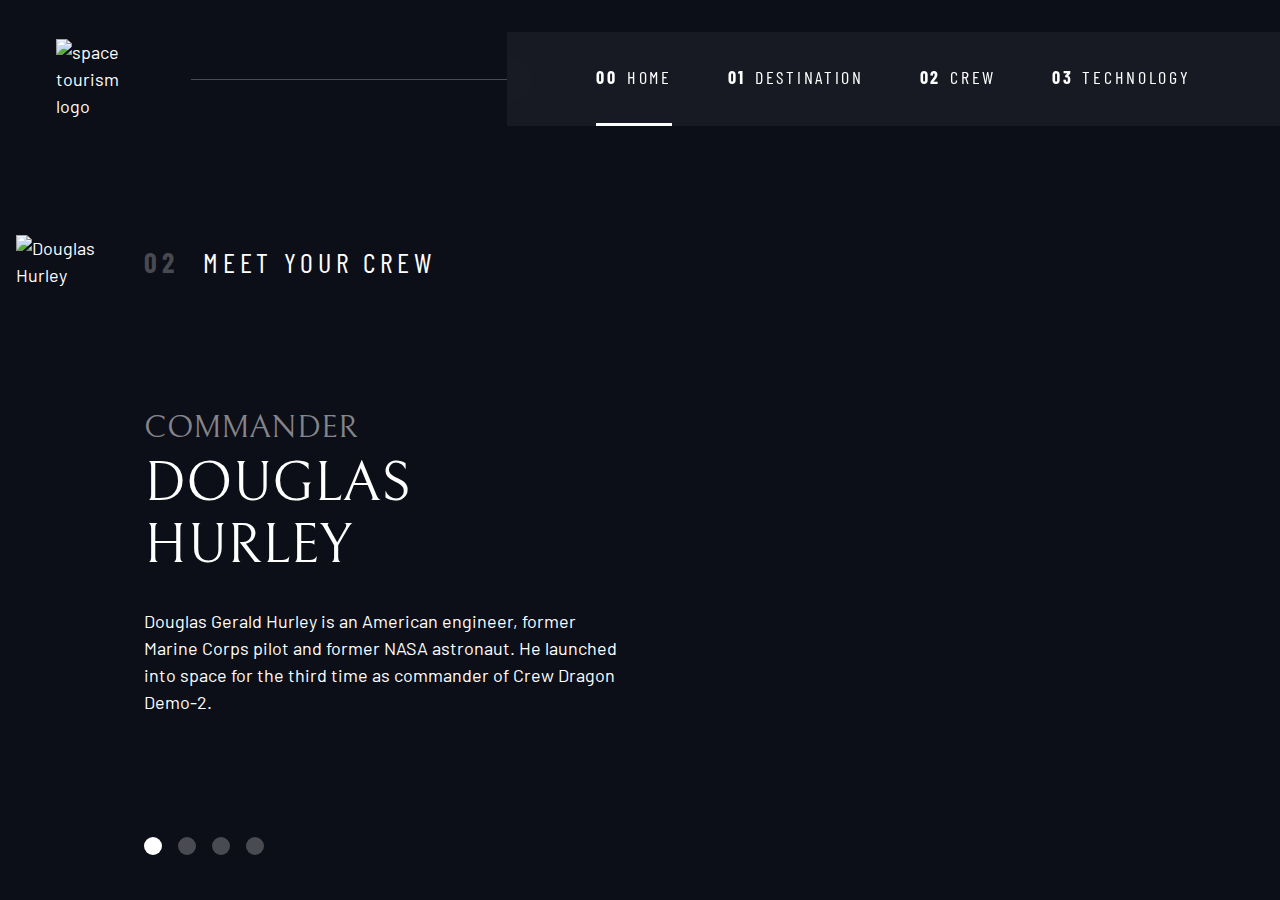
==== crew.html @ 117f26cc "Completed crew page and tabs" ====
<!DOCTYPE html>
<html lang="en">
<head>
  <meta charset="UTF-8">
  <meta name="viewport" content="width=device-width, initial-scale=1.0">

  <link rel="icon" type="image/png" sizes="32x32" href="./assets/favicon-32x32.png">
  <!-- Google fonts -->
  <link rel="preconnect" href="https://fonts.googleapis.com">
  <link rel="preconnect" href="https://fonts.gstatic.com" crossorigin>
  <link href="https://fonts.googleapis.com/css2?family=Barlow+Condensed:wght@400;700&family=Bellefair&family=Barlow:wght@400;700&display=swap"
      rel="stylesheet">
      
  <!-- Our custom CSS -->
  <link rel="stylesheet" href="/assets/style/index.css">
  <title>Frontend Mentor | Space tourism website</title>
  <script src="/assets/js/navigation.js" defer></script>
  <script src="/assets/js/tabs.js" defer></script>

</head>

<body class="crew">
  <a class="skip-to-content" href="#main">Skip to content</a>
  <header class="primary-header flex">
    <div>
      <img src="./assets/shared/logo.svg" alt="space tourism logo" class="logo">
    </div>
    <button class="mobile-nav-toggle" aria-controls="primary-navigation"><span class="sr-only" aria-expanded="false">Menu</span></button>
    <nav> 
        <ul id="primary-navigation" data-visible="false" class="primary-navigation underline-indicators flex">
            <li class="active"><a class="ff-sans-cond uppercase text-white letter-spacing-2" href="index.html"><span aria-hidden="true">00</span>Home</a>
            <li><a class="ff-sans-cond uppercase text-white letter-spacing-2" href="destination.html"><span aria-hidden="true">01</span>Destination</a>
            <li><a class="ff-sans-cond uppercase text-white letter-spacing-2" href="crew.html"><span aria-hidden="true">02</span>Crew</a>
            <li><a class="ff-sans-cond uppercase text-white letter-spacing-2" href="technology.html"><span aria-hidden="true">03</span>Technology</a>
        </ul>
    </nav>
  </header>
  
  <main id="main" class="grid-container grid-container--crew flow">
    <h1 class="numbered-title"><span aria-hidden="true">02</span> Meet your crew</h1>
    
    <div class="dot-indicators flex" role="tablist" aria-label="crew member list">
      <button aria-selected="true" aria-controls="commander-tab" role="tab" data-image="commander-image" tabindex="0"><span class="sr-only">The commander</span></button>
      <button aria-selected="false" aria-controls="mission-tab" role="tab" data-image="mission-image" tabindex="-1"><span class="sr-only">The mission specialist</span></button>
      <button aria-selected="false" aria-controls="pilot-tab" role="tab" data-image="pilot-image" tabindex="-1"><span class="sr-only">The pilot</span></button>
      <button aria-selected="false" aria-controls="crew-tab" role="tab" data-image="crew-image" tabindex="-1"><span class="sr-only">The crew engineer</span></button>
    </div>
    
    <!-- commander -->
    <article class="crew-details flow" id="commander-tab" role="tabpanel" tabindex="0">
      <header class="flow flow--space-small">
        <h2 class="fs-600 ff-serif uppercase">Commander</h2>
        <p class="fs-700 uppercase ff-serif">Douglas Hurley</p>
      </header>
      <p>Douglas Gerald Hurley is an American engineer, former Marine Corps pilot 
      and former NASA astronaut. He launched into space for the third time as 
      commander of Crew Dragon Demo-2.</p>
    </article> 
    
    <!-- mission specialist -->
    <article hidden class="crew-details flow" id="mission-tab" role="tabpanel" tabindex="0">
      <header class="flow flow--space-small">
        <h2 class="fs-600 ff-serif uppercase">Mission Specialist</h2>
        <p class="fs-700 uppercase ff-serif">Mark SHuttleworth</p>
      </header>
      <p>Mark Richard Shuttleworth is the founder and CEO of Canonical, the company behind
        the Linux-based Ubuntu operating system. Shuttleworth became the first South
        African to travel to space as a space tourist.</p>
    </article> 
    
    <!-- pilot -->
    <article hidden class="crew-details flow" id="pilot-tab" role="tabpanel" tabindex="0">
      <header class="flow flow--space-small">
        <h2 class="fs-600 ff-serif uppercase">Pilot</h2>
        <p class="fs-700 uppercase ff-serif">Victor Glover</p>
      </header>
      <p>Pilot on the first operational flight of the SpaceX Crew Dragon to the
        International Space Station. Glover is a commander in the U.S. Navy where
        he pilots an F/A-18.He was a crew member of Expedition 64, and served as a
        station systems flight engineer.</p>
    </article> 
    
    <!-- engineer -->
    <article hidden class="crew-details flow" id="crew-tab" role="tabpanel" tabindex="0">
      <header class="flow flow--space-small">
        <h2 class="fs-600 ff-serif uppercase">Flight Engineer</h2>
        <p class="fs-700 uppercase ff-serif">Anousheh Ansari</p>
      </header>
      <p>Anousheh Ansari is an Iranian American engineer and co-founder of Prodea Systems.
        Ansari was the fourth self-funded space tourist, the first self-funded woman to
        fly to the ISS, and the first Iranian in space.</p>
    </article> 
    
    
    <picture id="commander-image">
      <source srcset="assets/crew/image-douglas-hurley.webp" type="image/webp">
      <img src="assets/crew/image-douglas-hurley.png" alt="Douglas Hurley">
    </picture>
    <picture hidden id="mission-image">
      <source srcset="assets/crew/image-mark-shuttleworth.webp" type="image/webp">
      <img src="assets/crew/image-mark-shuttleworth.png" alt="Douglas Hurley">
    </picture>
    <picture hidden id="pilot-image">
      <source srcset="assets/crew/image-victor-glover.webp" type="image/webp">
      <img src="assets/crew/image-victor-glover.png" alt="Douglas Hurley">
    </picture>
    <picture hidden id="crew-image">
      <source srcset="assets/crew/image-anousheh-ansari.webp" type="image/webp">
      <img src="assets/crew/image-anousheh-ansari.png" alt="Douglas Hurley">
    </picture>
  </main>
</body>
</html>
---- assets/style/index.css ----
/* ------------------- */
/* Custom properties   */
/* ------------------- */

:root {
  /* colors */
  --clr-dark: 230 35% 7%;
  --clr-light: 231 77% 90%;
  --clr-white: 0 0% 100%;
  
  /* font-sizes */
  --fs-900: clamp(5rem, 8vw + 1rem, 9.375rem);
  --fs-800: 3.5rem;
  --fs-700: 1.5rem;
  --fs-600: 1rem;
  --fs-500: 1rem;
  --fs-400: 0.9375rem;
  --fs-300: 1rem;
  --fs-200: 0.875rem;
  
  /* font-families */
  --ff-serif: "Bellefair", serif;
  --ff-sans-cond: "Barlow Condensed", sans-serif;
  --ff-sans-normal: "Barlow", sans-serif;
}

@media (min-width: 35em) {
  :root {
      --fs-800: 5rem;
      --fs-700: 2.5rem;
      --fs-600: 1.5rem;
      --fs-500: 1.25rem;
      --fs-400: 1rem;
  }
}

@media (min-width: 45em) {
  :root {
      /* font-sizes */
      --fs-800: 6.25rem;
      --fs-700: 3.5rem;
      --fs-600: 2rem;
      --fs-500: 1.75rem;
      --fs-400: 1.125rem;
  }
}


/* ------------------- */
/* Reset               */
/* ------------------- */

/* https://piccalil.li/blog/a-modern-css-reset/ */

/* Box sizing */
*,
*::before,
*::after {
  box-sizing: border-box;
}

/* Reset margins */
body,
h1,
h2,
h3,
h4,
h5,
p,
figure,
picture {
  margin: 0; 
}

h1,
h2,
h3,
h4,
h5,
h6,
p {
  font-weight: 400;
}

/* set up the body */
body {
  font-family: var(--ff-sans-normal);
  font-size: var(--fs-400);
  color: hsl( var(--clr-white) );
  background-color: hsl( var(--clr-dark) );
  line-height: 1.5;
  min-height: 100vh;
  
  display: grid;
  grid-template-rows: min-content 1fr;
  
  overflow-x: hidden;
}

/* make images easier to work with */
img,
picutre {
  max-width: 100%;
  display: block;
}

/* make form elements easier to work with */
input,
button,
textarea,
select {
  font: inherit;
}

/* remove animations for people who've turned them off */
@media (prefers-reduced-motion: reduce) {  
*,
*::before,
*::after {
  animation-duration: 0.01ms !important;
  animation-iteration-count: 1 !important;
  transition-duration: 0.01ms !important;
  scroll-behavior: auto !important;
}
}


/* ------------------- */
/* Utility classes     */
/* ------------------- */

/* general */

.flex {
  display: flex;
  gap: var(--gap, 1rem);
}

.grid {
  display: grid;
  gap: var(--gap, 1rem);
}

.d-block {
  display: block;
}

.flow > *:where(:not(:first-child)) {
  margin-top: var(--flow-space, 1rem);
}
.flow--space-small {
  --flow-space: .5rem;
}

.container {
  padding-inline: 2em;
  margin-inline: auto;
  max-width: 80rem;
}

.sr-only {
position: absolute; 
width: 1px;
height: 1px;
padding: 0;
margin: -1px; 
overflow: hidden;
clip: rect(0, 0, 0, 0);
white-space: nowrap; /* added line */
border: 0;
}

.skip-to-content {
  position: absolute;
  z-index: 9999;
  background: hsl( var(--clr-white) );
  color: hsl( var(--clr-dark) ); 
  padding: .5em 1em;
  margin-inline: auto;
  transform: translateY(-100%);
  transition: transform 250ms ease-in;
}

.skip-to-content:focus {
  transform: translateY(0);
}

/* colors */

.bg-dark { background-color: hsl( var(--clr-dark) );}
.bg-accent { background-color: hsl( var(--clr-light) );}
.bg-white { background-color: hsl( var(--clr-white) );}

.text-dark { color: hsl( var(--clr-dark) );}
.text-accent { color: hsl( var(--clr-light) );}
.text-white { color: hsl( var(--clr-white) );}

/* typography */

.ff-serif { font-family: var(--ff-serif); } 
.ff-sans-cond { font-family: var(--ff-sans-cond); } 
.ff-sans-normal { font-family: var(--ff-sans-normal); } 

.letter-spacing-1 { letter-spacing: 4.75px; } 
.letter-spacing-2 { letter-spacing: 2.7px; } 
.letter-spacing-3 { letter-spacing: 2.35px; } 

.uppercase { text-transform: uppercase; }

.fs-900 { font-size: var(--fs-900); }
.fs-800 { font-size: var(--fs-800); }
.fs-700 { font-size: var(--fs-700); }
.fs-600 { font-size: var(--fs-600); }
.fs-500 { font-size: var(--fs-500); }
.fs-400 { font-size: var(--fs-400); }
.fs-300 { font-size: var(--fs-300); }
.fs-200 { font-size: var(--fs-200); }

.fs-900,
.fs-800,
.fs-700,
.fs-600 {
  line-height: 1.1;
}

.numbered-title {
  font-family: var(--ff-sans-cond);
  font-size: var(--fs-500);
  text-transform: uppercase;
  letter-spacing: 4.72px; 
}

.numbered-title span {
  margin-right: .5em;
  font-weight: 700;
  color: hsl( var(--clr-white) / .25);
}


/* ------------------- */
/* Compontents         */
/* ------------------- */

.large-button {
  font-size: 2rem;
  position: relative;
  z-index: 1;
  display: inline-grid;
  place-items: center;
  padding: 0 2em;
  border-radius: 50%;
  aspect-ratio: 1;
  text-decoration: none;
}

.large-button::after {
  content: '';
  position: absolute;
  z-index: -1;
  width: 100%;
  height: 100%;
  background: hsl( var(--clr-white) / .1);
  border-radius: 50%;
  opacity: 0;
  transition: opacity 500ms linear, transform 750ms ease-in-out;
}

.large-button:hover::after,
.large-button:focus::after {
  opacity: 1;
  transform: scale(1.5);
}

/* primary-header */

.logo {
  margin: 1.5rem clamp(1.5rem, 5vw, 3.5rem);
}

.primary-header {
  justify-content: space-between;
  align-items: center;
}

.primary-navigation {
  --gap: clamp(1.5rem, 5vw, 3.5rem);
  --underline-gap: 2rem;
  list-style: none;
  padding: 0;
  margin: 0;
  background: hsl( var(--clr-white) / 0.05);
  backdrop-filter: blur(1.5rem);
}

.primary-navigation a {
  text-decoration: none;
}

.primary-navigation a > span {
  font-weight: 700;
  margin-right: .5em;
}

.mobile-nav-toggle {
  display: none;
}

@media (max-width: 35rem) {
  .primary-navigation {
      --underline-gap: .5rem;
      position: fixed;
      z-index: 1000;
      inset: 0 0 0 30%;
      list-style: none;
      padding: min(20rem, 15vh) 2rem;
      margin: 0;
      flex-direction: column;
      transform: translateX(100%);
      transition: transform 500ms ease-in-out;
  }
  
  .primary-navigation[data-visible="true"] {
      transform: translateX(0);
  }
  
  .primary-navigation.underline-indicators > .active {
     border: 0;
  }
  
  .mobile-nav-toggle {
      display: block;
      position: absolute;
      z-index: 2000;
      right: 1rem;
      top: 2rem;
      background: transparent;
      background-image: url(/assets/shared/icon-hamburger.svg);
      background-repeat: no-repeat;
      background-position: center;
      width: 1.5rem;
      aspect-ratio: 1;
      border: 0;
  }
  
  .mobile-nav-toggle[aria-expanded="true"] {
      background-image: url(/assets/shared/icon-close.svg);
  }
  
  .mobile-nav-toggle:focus-visible {
      outline: 5px solid white;
      outline-offset: 5px;
  }
  
}

@media (min-width: 35em) {
  .primary-navigation {
      padding-inline: clamp(3rem, 7vw, 7rem);
  }
}

@media (min-width: 35em) and (max-width: 44.999em) {
  .primary-navigation a > span {
      display: none;
  }
}

@media (min-width: 45em) {
  
   .primary-header::after {
       content: '';
       display: block;
       position: relative;
       height: 1px;
       width: 100%;
       margin-right: -2.5rem;
       background: hsl( var(--clr-white) / .25);
       order: 1;
   }
   
  nav {
      order: 2;
  }
  
  .primary-navigation {
      margin-block: 2rem;
  }
  
 
}


.underline-indicators > * {
  cursor: pointer;
  padding: var(--underline-gap, .5rem) 0;
  border: 0;
  border-bottom: .2rem solid hsl( var(--clr-white) / 0 );
  background-color: transparent;
}

.underline-indicators > *:hover,
.underline-indicators > *:focus {
  border-color: hsl( var(--clr-white) / .5);
}

.underline-indicators > .active,
.underline-indicators > [aria-selected="true"] {
  color: hsl( var(--clr-white) / 1);
  border-color: hsl( var(--clr-white) / 1); 
}

.tab-list {
  --gap: 2rem;
}

.dot-indicators > * {
  cursor: pointer;
  border: 0;
  border-radius: 50%;
  padding: .5em;
  background-color: hsl( var(--clr-white) / .25);
}

.dot-indicators > *:hover,
.dot-indicators > *:focus { 
  background-color: hsl( var(--clr-white) / .5);
}

.dot-indicators > [aria-selected="true"] {
  background-color: hsl( var(--clr-white) / 1); 
}


/* ----------------------------- */
/* Page specific background      */
/* ----------------------------- */
body {
  background-size: cover;
  background-position: bottom center;
}
/* home */
.home {
  background-image: url(/assets/home/background-home-mobile.jpg);
}

@media (min-width: 35rem) {
  .home {
      background-position: center center;
      background-image: url(/assets/home/background-home-tablet.jpg);
  }
}

@media (min-width: 45rem) {
  .home {
      background-image: url(/assets/home/background-home-desktop.jpg);
  }
} 

/* destination */
.destination {
  background-image: url(/assets/destination/background-destination-mobile.jpg);
}

@media (min-width: 35rem) {
  .destination {
      background-position: center center;
      background-image: url(/assets/destination/background-destination-tablet.jpg);
  }
}

@media (min-width: 45rem) {
  .destination {
      background-image: url(/assets/destination/background-destination-desktop.jpg);
  }
} 

/* crew */
.crew {
  background-image: url(/assets/home/background-crew-mobile.jpg);
}

@media (min-width: 35rem) {
  .crew {
      background-position: center center;
      background-image: url(/assets/crew/background-crew-tablet.jpg);
  }
}

@media (min-width: 45rem) {
  .crew {
      background-image: url(/assets/crew/background-crew-desktop.jpg);
  }
} 

/* ----------------------------- */
/* Layout                        */
/* ----------------------------- */


.grid-container {
  text-align: center;
  display: grid;
  place-items: center;
  padding-inline: 1rem;
  padding-bottom: 4rem;
}

.grid-container p:not([class]) {
  max-width: 50ch;
}

.numbered-title {
  grid-area: title;
}

/* destination layout */

.grid-container--destination {
  --flow-space: 2rem;
  grid-template-areas: 
      'title'
      'image'
      'tabs'
      'content';
}

.grid-container--destination > img {
  grid-area: image;
  max-width: 60%;
}

.grid-container--destination > .tab-list {
  grid-area: tabs;
}

.grid-container--destination > .destination-info {
  grid-area: content;
}

.destination-meta {
  flex-direction: column;
  border-top: 1px solid hsl( var(--clr-white) / .1);
  padding-top: 2.5rem;
  margin-top: 2.5rem;
}

.destination-meta p {
  font-size: 1.75rem;
}

/* crew layout */

.grid-container--crew {
  --flow-space: 2rem;
  grid-template-areas: 
      'title'
      'image'
      'tabs'
      'content';
}

.grid-container--crew > img {
  grid-area: image;
  max-width: 60%;
  border-bottom: 1px solid hsl( var(--clr-white) / .1);
}

.grid-container--crew > .dot-indicators {
  grid-area: tabs;
}

.grid-container--crew > .crew-details {
  grid-area: content;
}

.crew-details h2 {
  color: hsl( var(--clr-white) / .5);
}

@media (min-width: 35em) {
  .numbered-title {
      justify-self: start;
      margin-top: 2rem;
  }
  
  .destination-meta {
      flex-direction: row;
      justify-content: space-evenly;
  }
  
  .grid-container--crew {
      padding-bottom: 0;
      grid-template-areas: 
          'title'
          'content'
          'tabs'
          'image';
  }
  
  
}

@media (min-width: 45em) {
  .grid-container {
      text-align: left;
      column-gap: var(--container-gap, 2rem);
      grid-template-columns: minmax(1rem, 1fr) repeat(2, minmax(0, 30rem)) minmax(1rem, 1fr);
  }
  
  .grid-container--home {
      padding-bottom: max(6rem, 20vh);
      align-items: end;
  }
  
  .grid-container--home > *:first-child {
      grid-column: 2;
  }

  .grid-container--home > *:last-child {
      grid-column: 3;
  }
  
  .grid-container--destination {
      justify-items: start;
      align-content: start;
      grid-template-areas: 
          '. title title .'
          '. image tabs .'
          '. image content .';
  }
  
  .grid-container--destination > img,
  .grid-container--crew > img {
      max-width: 90%;
  }
   
  .destination-meta {
      --gap: min(6vw, 6rem);
      justify-content: start;
  }
  
  .grid-container--crew {
      grid-template-areas: 
          '. title title .'
          '. content image .'
          '. tabs image .';
  }
  
  .grid-container--crew > .dot-indicators {
      justify-self: start;
  }
  
  /* .grid-container--crew > img {
      align-self: end;
  } */

}
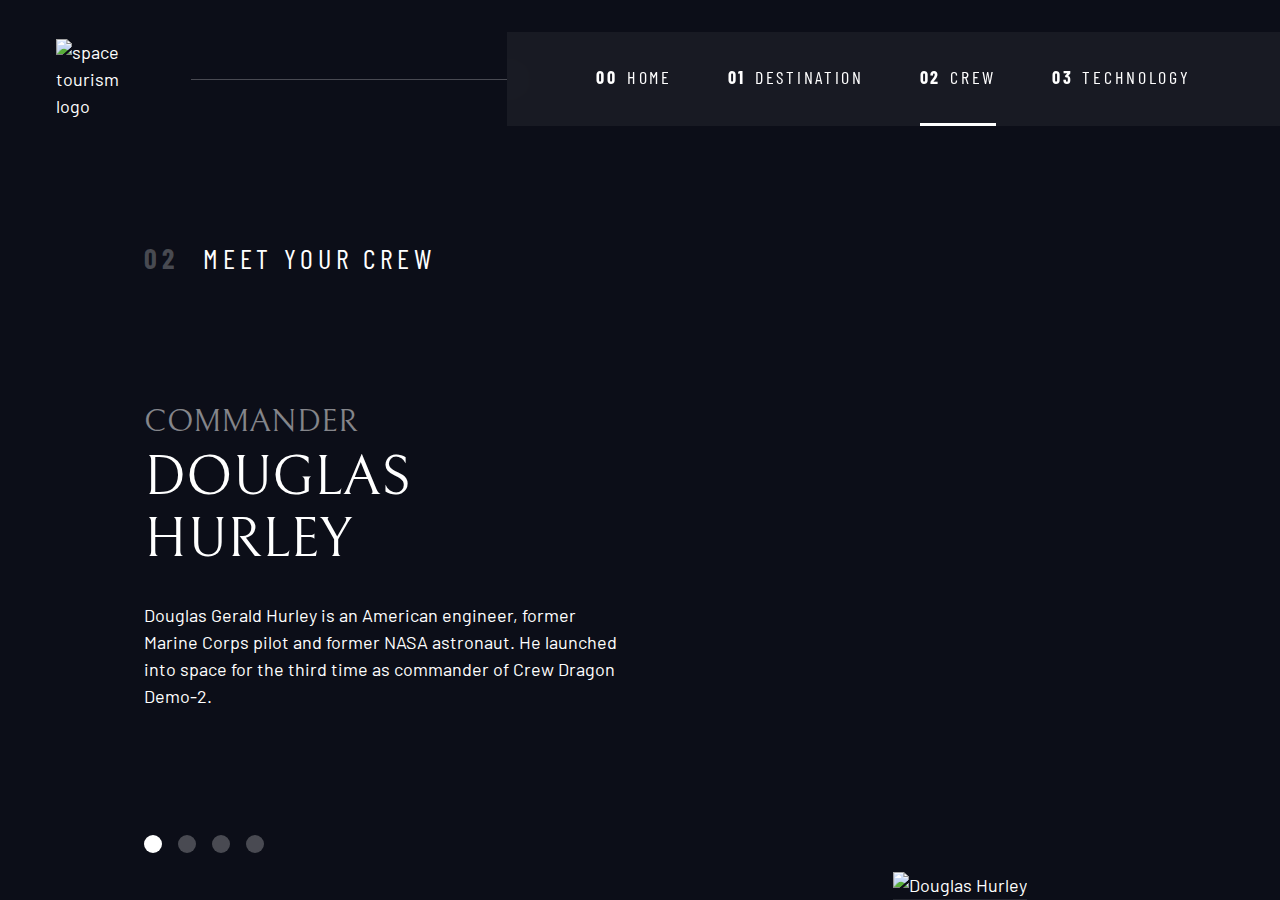
==== commit f6049948: "Small fixes" ====
--- a/crew.html
+++ b/crew.html
@@ -1,113 +1,237 @@
 <!DOCTYPE html>
 <html lang="en">
-<head>
-  <meta charset="UTF-8">
-  <meta name="viewport" content="width=device-width, initial-scale=1.0">
-
-  <link rel="icon" type="image/png" sizes="32x32" href="./assets/favicon-32x32.png">
-  <!-- Google fonts -->
-  <link rel="preconnect" href="https://fonts.googleapis.com">
-  <link rel="preconnect" href="https://fonts.gstatic.com" crossorigin>
-  <link href="https://fonts.googleapis.com/css2?family=Barlow+Condensed:wght@400;700&family=Bellefair&family=Barlow:wght@400;700&display=swap"
-      rel="stylesheet">
-      
-  <!-- Our custom CSS -->
-  <link rel="stylesheet" href="/assets/style/index.css">
-  <title>Frontend Mentor | Space tourism website</title>
-  <script src="/assets/js/navigation.js" defer></script>
-  <script src="/assets/js/tabs.js" defer></script>
-
-</head>
-
-<body class="crew">
-  <a class="skip-to-content" href="#main">Skip to content</a>
-  <header class="primary-header flex">
-    <div>
-      <img src="./assets/shared/logo.svg" alt="space tourism logo" class="logo">
-    </div>
-    <button class="mobile-nav-toggle" aria-controls="primary-navigation"><span class="sr-only" aria-expanded="false">Menu</span></button>
-    <nav> 
-        <ul id="primary-navigation" data-visible="false" class="primary-navigation underline-indicators flex">
-            <li class="active"><a class="ff-sans-cond uppercase text-white letter-spacing-2" href="index.html"><span aria-hidden="true">00</span>Home</a>
-            <li><a class="ff-sans-cond uppercase text-white letter-spacing-2" href="destination.html"><span aria-hidden="true">01</span>Destination</a>
-            <li><a class="ff-sans-cond uppercase text-white letter-spacing-2" href="crew.html"><span aria-hidden="true">02</span>Crew</a>
-            <li><a class="ff-sans-cond uppercase text-white letter-spacing-2" href="technology.html"><span aria-hidden="true">03</span>Technology</a>
+  <head>
+    <meta charset="UTF-8" />
+    <meta name="viewport" content="width=device-width, initial-scale=1.0" />
+
+    <link
+      rel="icon"
+      type="image/png"
+      sizes="32x32"
+      href="./assets/favicon-32x32.png"
+    />
+    <!-- Google fonts -->
+    <link rel="preconnect" href="https://fonts.googleapis.com" />
+    <link rel="preconnect" href="https://fonts.gstatic.com" crossorigin />
+    <link
+      href="https://fonts.googleapis.com/css2?family=Barlow+Condensed:wght@400;700&family=Bellefair&family=Barlow:wght@400;700&display=swap"
+      rel="stylesheet"
+    />
+
+    <!-- Our custom CSS -->
+    <link rel="stylesheet" href="/assets/style/index.css" />
+    <title>Frontend Mentor | Space tourism website</title>
+    <script src="/assets/js/navigation.js" defer></script>
+    <script src="/assets/js/tabs.js" defer></script>
+  </head>
+
+  <body class="crew">
+    <a class="skip-to-content" href="#main">Skip to content</a>
+    <header class="primary-header flex">
+      <div>
+        <img
+          src="./assets/shared/logo.svg"
+          alt="space tourism logo"
+          class="logo"
+        />
+      </div>
+      <button class="mobile-nav-toggle" aria-controls="primary-navigation">
+        <span class="sr-only" aria-expanded="false">Menu</span>
+      </button>
+      <nav>
+        <ul
+          id="primary-navigation"
+          data-visible="false"
+          class="primary-navigation underline-indicators flex"
+        >
+          <li>
+            <a
+              class="ff-sans-cond uppercase text-white letter-spacing-2"
+              href="index.html"
+              ><span aria-hidden="true">00</span>Home</a
+            >
+          </li>
+          <li>
+            <a
+              class="ff-sans-cond uppercase text-white letter-spacing-2"
+              href="destination.html"
+              ><span aria-hidden="true">01</span>Destination</a
+            >
+          </li>
+          <li class="active">
+            <a
+              class="ff-sans-cond uppercase text-white letter-spacing-2"
+              href="crew.html"
+              ><span aria-hidden="true">02</span>Crew</a
+            >
+          </li>
+          <li>
+            <a
+              class="ff-sans-cond uppercase text-white letter-spacing-2"
+              href="technology.html"
+              ><span aria-hidden="true">03</span>Technology</a
+            >
+          </li>
         </ul>
-    </nav>
-  </header>
-  
-  <main id="main" class="grid-container grid-container--crew flow">
-    <h1 class="numbered-title"><span aria-hidden="true">02</span> Meet your crew</h1>
-    
-    <div class="dot-indicators flex" role="tablist" aria-label="crew member list">
-      <button aria-selected="true" aria-controls="commander-tab" role="tab" data-image="commander-image" tabindex="0"><span class="sr-only">The commander</span></button>
-      <button aria-selected="false" aria-controls="mission-tab" role="tab" data-image="mission-image" tabindex="-1"><span class="sr-only">The mission specialist</span></button>
-      <button aria-selected="false" aria-controls="pilot-tab" role="tab" data-image="pilot-image" tabindex="-1"><span class="sr-only">The pilot</span></button>
-      <button aria-selected="false" aria-controls="crew-tab" role="tab" data-image="crew-image" tabindex="-1"><span class="sr-only">The crew engineer</span></button>
-    </div>
-    
-    <!-- commander -->
-    <article class="crew-details flow" id="commander-tab" role="tabpanel" tabindex="0">
-      <header class="flow flow--space-small">
-        <h2 class="fs-600 ff-serif uppercase">Commander</h2>
-        <p class="fs-700 uppercase ff-serif">Douglas Hurley</p>
-      </header>
-      <p>Douglas Gerald Hurley is an American engineer, former Marine Corps pilot 
-      and former NASA astronaut. He launched into space for the third time as 
-      commander of Crew Dragon Demo-2.</p>
-    </article> 
-    
-    <!-- mission specialist -->
-    <article hidden class="crew-details flow" id="mission-tab" role="tabpanel" tabindex="0">
-      <header class="flow flow--space-small">
-        <h2 class="fs-600 ff-serif uppercase">Mission Specialist</h2>
-        <p class="fs-700 uppercase ff-serif">Mark SHuttleworth</p>
-      </header>
-      <p>Mark Richard Shuttleworth is the founder and CEO of Canonical, the company behind
-        the Linux-based Ubuntu operating system. Shuttleworth became the first South
-        African to travel to space as a space tourist.</p>
-    </article> 
-    
-    <!-- pilot -->
-    <article hidden class="crew-details flow" id="pilot-tab" role="tabpanel" tabindex="0">
-      <header class="flow flow--space-small">
-        <h2 class="fs-600 ff-serif uppercase">Pilot</h2>
-        <p class="fs-700 uppercase ff-serif">Victor Glover</p>
-      </header>
-      <p>Pilot on the first operational flight of the SpaceX Crew Dragon to the
-        International Space Station. Glover is a commander in the U.S. Navy where
-        he pilots an F/A-18.He was a crew member of Expedition 64, and served as a
-        station systems flight engineer.</p>
-    </article> 
-    
-    <!-- engineer -->
-    <article hidden class="crew-details flow" id="crew-tab" role="tabpanel" tabindex="0">
-      <header class="flow flow--space-small">
-        <h2 class="fs-600 ff-serif uppercase">Flight Engineer</h2>
-        <p class="fs-700 uppercase ff-serif">Anousheh Ansari</p>
-      </header>
-      <p>Anousheh Ansari is an Iranian American engineer and co-founder of Prodea Systems.
-        Ansari was the fourth self-funded space tourist, the first self-funded woman to
-        fly to the ISS, and the first Iranian in space.</p>
-    </article> 
-    
-    
-    <picture id="commander-image">
-      <source srcset="assets/crew/image-douglas-hurley.webp" type="image/webp">
-      <img src="assets/crew/image-douglas-hurley.png" alt="Douglas Hurley">
-    </picture>
-    <picture hidden id="mission-image">
-      <source srcset="assets/crew/image-mark-shuttleworth.webp" type="image/webp">
-      <img src="assets/crew/image-mark-shuttleworth.png" alt="Douglas Hurley">
-    </picture>
-    <picture hidden id="pilot-image">
-      <source srcset="assets/crew/image-victor-glover.webp" type="image/webp">
-      <img src="assets/crew/image-victor-glover.png" alt="Douglas Hurley">
-    </picture>
-    <picture hidden id="crew-image">
-      <source srcset="assets/crew/image-anousheh-ansari.webp" type="image/webp">
-      <img src="assets/crew/image-anousheh-ansari.png" alt="Douglas Hurley">
-    </picture>
-  </main>
-</body>
-</html>+      </nav>
+    </header>
+
+    <main id="main" class="grid-container grid-container--crew flow">
+      <h1 class="numbered-title">
+        <span aria-hidden="true">02</span> Meet your crew
+      </h1>
+
+      <div
+        class="dot-indicators flex"
+        role="tablist"
+        aria-label="crew member list"
+      >
+        <button
+          aria-selected="true"
+          aria-controls="commander-tab"
+          role="tab"
+          data-image="commander-image"
+          tabindex="0"
+        >
+          <span class="sr-only">The commander</span>
+        </button>
+        <button
+          aria-selected="false"
+          aria-controls="mission-tab"
+          role="tab"
+          data-image="mission-image"
+          tabindex="-1"
+        >
+          <span class="sr-only">The mission specialist</span>
+        </button>
+        <button
+          aria-selected="false"
+          aria-controls="pilot-tab"
+          role="tab"
+          data-image="pilot-image"
+          tabindex="-1"
+        >
+          <span class="sr-only">The pilot</span>
+        </button>
+        <button
+          aria-selected="false"
+          aria-controls="crew-tab"
+          role="tab"
+          data-image="crew-image"
+          tabindex="-1"
+        >
+          <span class="sr-only">The crew engineer</span>
+        </button>
+      </div>
+
+      <!-- commander -->
+      <article
+        class="crew-details flow"
+        id="commander-tab"
+        role="tabpanel"
+        tabindex="0"
+      >
+        <header class="flow flow--space-small">
+          <h2 class="fs-600 ff-serif uppercase">Commander</h2>
+          <p class="fs-700 uppercase ff-serif">Douglas Hurley</p>
+        </header>
+        <p>
+          Douglas Gerald Hurley is an American engineer, former Marine Corps
+          pilot and former NASA astronaut. He launched into space for the third
+          time as commander of Crew Dragon Demo-2.
+        </p>
+      </article>
+
+      <!-- mission specialist -->
+      <article
+        hidden
+        class="crew-details flow"
+        id="mission-tab"
+        role="tabpanel"
+        tabindex="0"
+      >
+        <header class="flow flow--space-small">
+          <h2 class="fs-600 ff-serif uppercase">Mission Specialist</h2>
+          <p class="fs-700 uppercase ff-serif">Mark SHuttleworth</p>
+        </header>
+        <p>
+          Mark Richard Shuttleworth is the founder and CEO of Canonical, the
+          company behind the Linux-based Ubuntu operating system. Shuttleworth
+          became the first South African to travel to space as a space tourist.
+        </p>
+      </article>
+
+      <!-- pilot -->
+      <article
+        hidden
+        class="crew-details flow"
+        id="pilot-tab"
+        role="tabpanel"
+        tabindex="0"
+      >
+        <header class="flow flow--space-small">
+          <h2 class="fs-600 ff-serif uppercase">Pilot</h2>
+          <p class="fs-700 uppercase ff-serif">Victor Glover</p>
+        </header>
+        <p>
+          Pilot on the first operational flight of the SpaceX Crew Dragon to the
+          International Space Station. Glover is a commander in the U.S. Navy
+          where he pilots an F/A-18.He was a crew member of Expedition 64, and
+          served as a station systems flight engineer.
+        </p>
+      </article>
+
+      <!-- engineer -->
+      <article
+        hidden
+        class="crew-details flow"
+        id="crew-tab"
+        role="tabpanel"
+        tabindex="0"
+      >
+        <header class="flow flow--space-small">
+          <h2 class="fs-600 ff-serif uppercase">Flight Engineer</h2>
+          <p class="fs-700 uppercase ff-serif">Anousheh Ansari</p>
+        </header>
+        <p>
+          Anousheh Ansari is an Iranian American engineer and co-founder of
+          Prodea Systems. Ansari was the fourth self-funded space tourist, the
+          first self-funded woman to fly to the ISS, and the first Iranian in
+          space.
+        </p>
+      </article>
+
+      <picture id="commander-image">
+        <source
+          srcset="assets/crew/image-douglas-hurley.webp"
+          type="image/webp"
+        />
+        <img src="assets/crew/image-douglas-hurley.png" alt="Douglas Hurley" />
+      </picture>
+      <picture hidden id="mission-image">
+        <source
+          srcset="assets/crew/image-mark-shuttleworth.webp"
+          type="image/webp"
+        />
+        <img
+          src="assets/crew/image-mark-shuttleworth.png"
+          alt="Douglas Hurley"
+        />
+      </picture>
+      <picture hidden id="pilot-image">
+        <source
+          srcset="assets/crew/image-victor-glover.webp"
+          type="image/webp"
+        />
+        <img src="assets/crew/image-victor-glover.png" alt="Douglas Hurley" />
+      </picture>
+      <picture hidden id="crew-image">
+        <source
+          srcset="assets/crew/image-anousheh-ansari.webp"
+          type="image/webp"
+        />
+        <img src="assets/crew/image-anousheh-ansari.png" alt="Douglas Hurley" />
+      </picture>
+    </main>
+  </body>
+</html>
--- a/assets/style/index.css
+++ b/assets/style/index.css
@@ -524,9 +524,10 @@
       'content';
 }
 
-.grid-container--destination > img {
+.grid-container--destination > picture {
   grid-area: image;
   max-width: 60%;
+  align-self: start;
 }
 
 .grid-container--destination > .tab-list {
@@ -559,7 +560,7 @@
       'content';
 }
 
-.grid-container--crew > img {
+.grid-container--crew > picture {
   grid-area: image;
   max-width: 60%;
   border-bottom: 1px solid hsl( var(--clr-white) / .1);
@@ -629,8 +630,8 @@
           '. image content .';
   }
   
-  .grid-container--destination > img,
-  .grid-container--crew > img {
+  .grid-container--destination > picture,
+  .grid-container--crew > picture {
       max-width: 90%;
   }
    
@@ -650,8 +651,10 @@
       justify-self: start;
   }
   
-  /* .grid-container--crew > img {
-      align-self: end;
-  } */
-
-}+  .grid-container--crew > picture {
+    grid-column: span 2;
+    align-self: end;
+    max-width: 90%;
+}
+
+}
